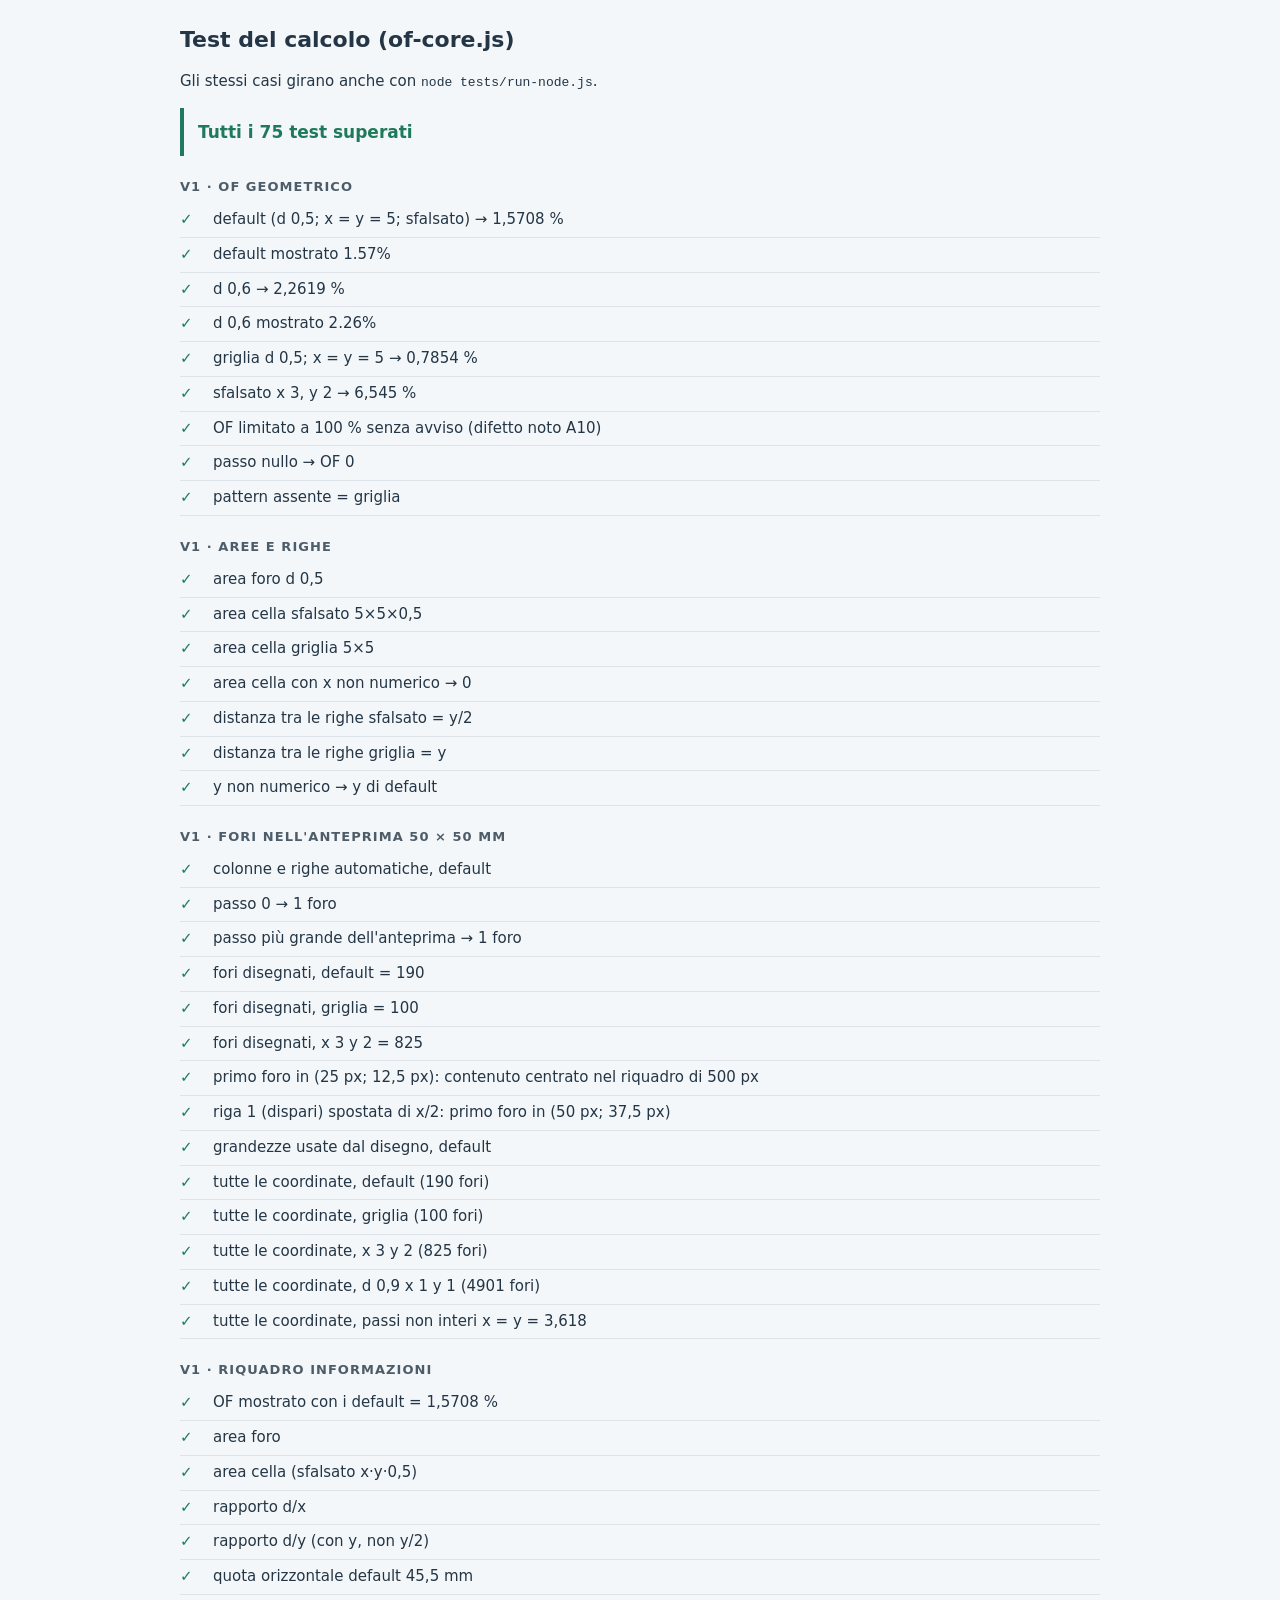
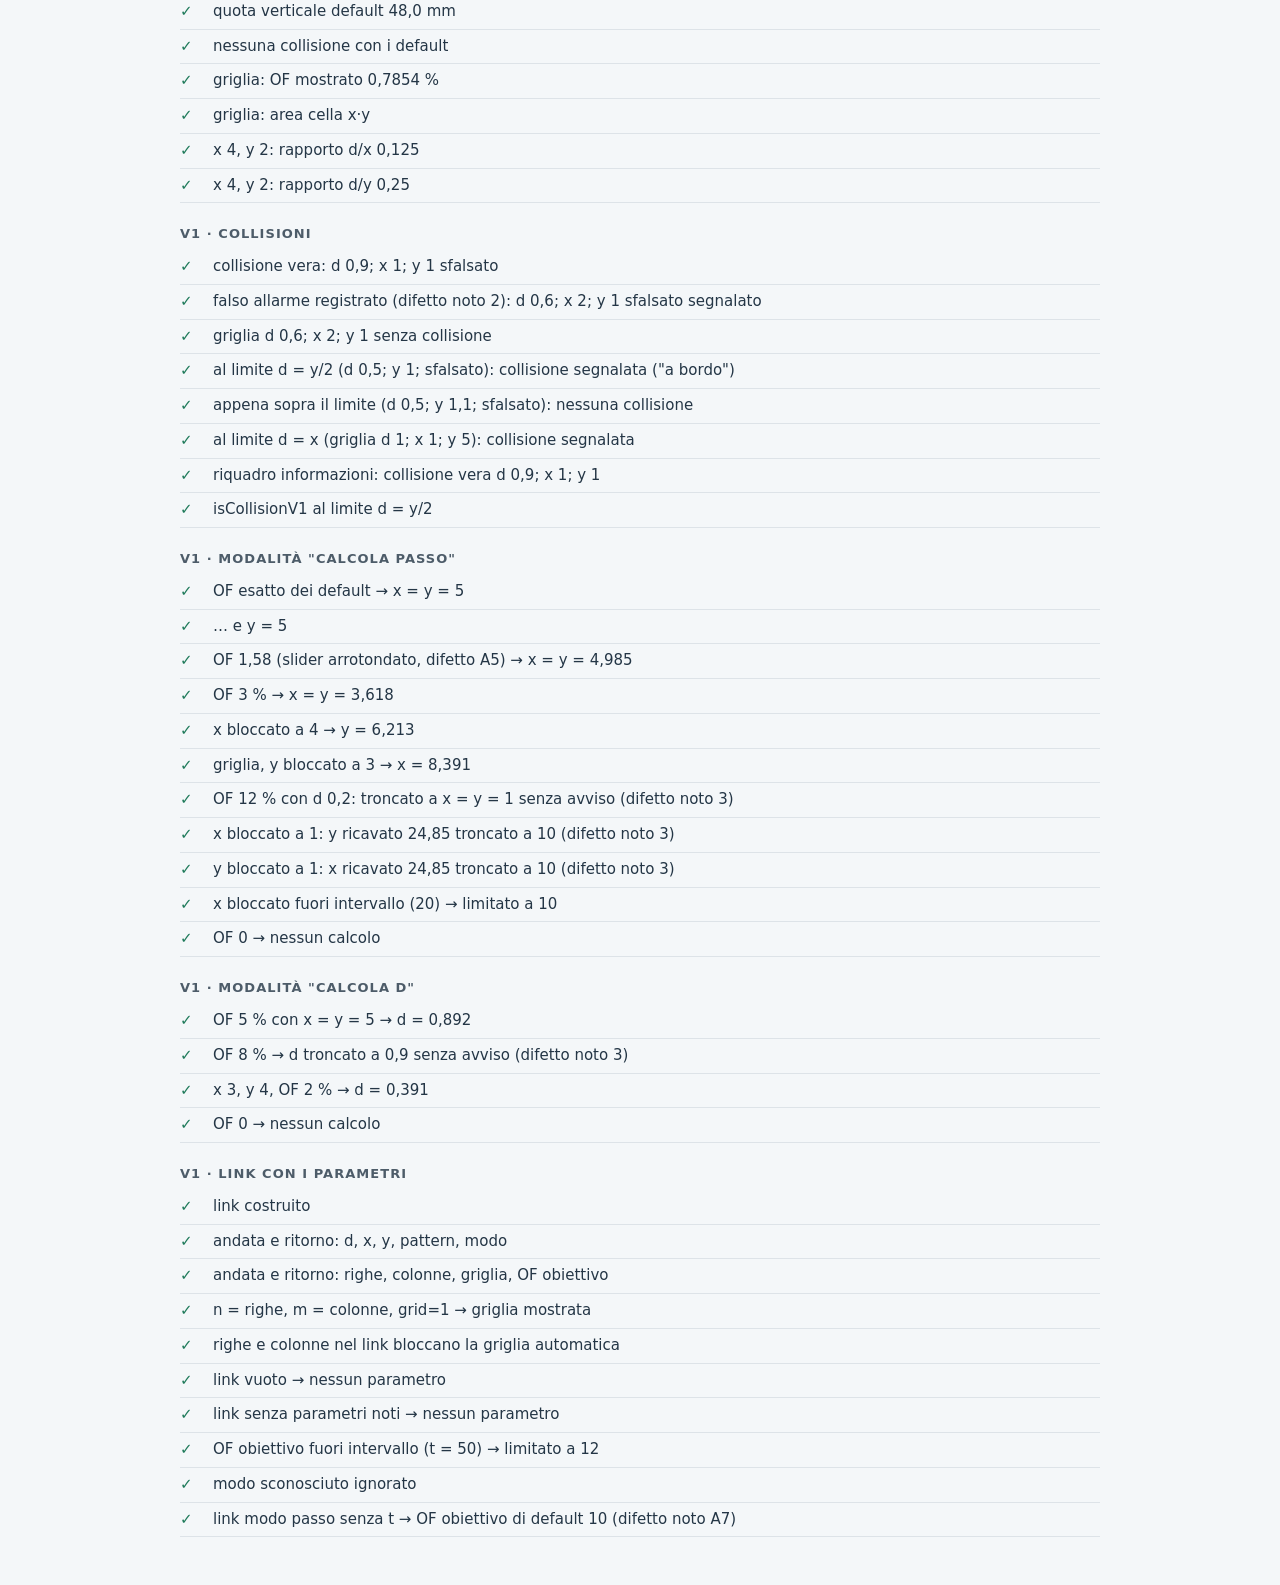
==== test.html @ cf88c5ec "v2.1 Fondamenta: calcolo separato in of-core.js, test e strumenti di verifica Nessun cambiamento vis" ====
<!DOCTYPE html>
<html lang="it">
<head>
  <meta charset="utf-8" />
  <meta name="viewport" content="width=device-width, initial-scale=1" />
  <title>Openness Factor — test del calcolo</title>
  <style>
    :root { color-scheme: light dark; --ok: #1e7a5a; --no: #b42318; --testo: #243646; --fondo: #f4f7f9; --riga: #dde3e8; }
    @media (prefers-color-scheme: dark) { :root { --ok: #6fd0a8; --no: #ff8a7a; --testo: #e8f0f4; --fondo: #12232e; --riga: #2c4250; } }
    body { margin: 0; padding: 24px 16px 48px; font: 15px/1.45 system-ui, -apple-system, "Segoe UI", Roboto, sans-serif; color: var(--testo); background: var(--fondo); }
    main { max-width: 920px; margin: 0 auto; }
    h1 { font-size: 22px; margin: 0 0 4px; }
    .sintesi { font-size: 17px; font-weight: 600; margin: 12px 0 20px; padding: 12px 14px; border-left: 4px solid currentColor; }
    .sintesi.ok { color: var(--ok); } .sintesi.no { color: var(--no); }
    h2 { font-size: 13px; text-transform: uppercase; letter-spacing: .08em; margin: 22px 0 6px; opacity: .8; }
    ul { list-style: none; margin: 0; padding: 0; }
    li { padding: 6px 0; border-bottom: 1px solid var(--riga); display: grid; grid-template-columns: 2.2em 1fr; }
    li .esito { font-weight: 700; } li.ok .esito { color: var(--ok); } li.no .esito { color: var(--no); }
    li .dettaglio { grid-column: 2; font-size: 13px; color: var(--no); white-space: pre-wrap; }
    code { font-size: 13px; }
  </style>
</head>
<body>
  <main>
    <h1>Test del calcolo (of-core.js)</h1>
    <p>Gli stessi casi girano anche con <code>node tests/run-node.js</code>.</p>
    <div id="sintesi" class="sintesi no" role="status">Esecuzione non avviata: se il messaggio resta, uno dei file dei test non si è caricato.</div>
    <div id="elenco"></div>
  </main>
  <script src="of-core.js"></script>
  <script src="tests/harness.js"></script>
  <script src="tests/casi.js"></script>
  <script>
    (function () {
      var sintesi = document.getElementById('sintesi');
      var elenco = document.getElementById('elenco');
      var mancanti = [];
      if (typeof OFCore === 'undefined') mancanti.push('of-core.js');
      if (typeof OFHarness === 'undefined') mancanti.push('tests/harness.js');
      if (typeof OFCasi === 'undefined') mancanti.push('tests/casi.js');
      if (mancanti.length) {
        sintesi.className = 'sintesi no';
        sintesi.textContent = 'File non caricati o con errori: ' + mancanti.join(', ') + '. Nessun test eseguito.';
        document.title = '✗ ' + document.title;
        return;
      }
      var t = OFHarness.crea();
      try {
        OFCasi.tutti(OFCore, t, typeof OFTesti !== 'undefined' ? OFTesti : null);
      } catch (err) {
        t.interrotto(err);
      }
      var gruppo = null;
      var ul = null;
      t.risultati.forEach(function (r) {
        if (r.gruppo !== gruppo) {
          gruppo = r.gruppo;
          var h = document.createElement('h2');
          h.textContent = gruppo;
          ul = document.createElement('ul');
          elenco.appendChild(h);
          elenco.appendChild(ul);
        }
        var li = document.createElement('li');
        li.className = r.ok ? 'ok' : 'no';
        var esito = document.createElement('span');
        esito.className = 'esito';
        esito.textContent = r.ok ? '✓' : '✗';
        var nome = document.createElement('span');
        nome.textContent = r.nome;
        li.appendChild(esito);
        li.appendChild(nome);
        if (!r.ok) {
          var det = document.createElement('span');
          det.className = 'dettaglio';
          det.textContent = r.dettaglio;
          li.appendChild(det);
        }
        ul.appendChild(li);
      });
      var s = OFHarness.riepilogo(t.risultati);
      sintesi.className = 'sintesi ' + (s.falliti ? 'no' : 'ok');
      sintesi.textContent = s.vuoto ? 'Nessun caso eseguito: i casi non sono stati caricati.'
        : s.falliti ? (s.totale - s.elencoFalliti.length) + '/' + s.totale + ' test superati — ' + s.falliti + ' FALLITI'
        : 'Tutti i ' + s.totale + ' test superati';
      document.title = (s.falliti ? '✗ ' : '✓ ') + document.title;
    })();
  </script>
</body>
</html>
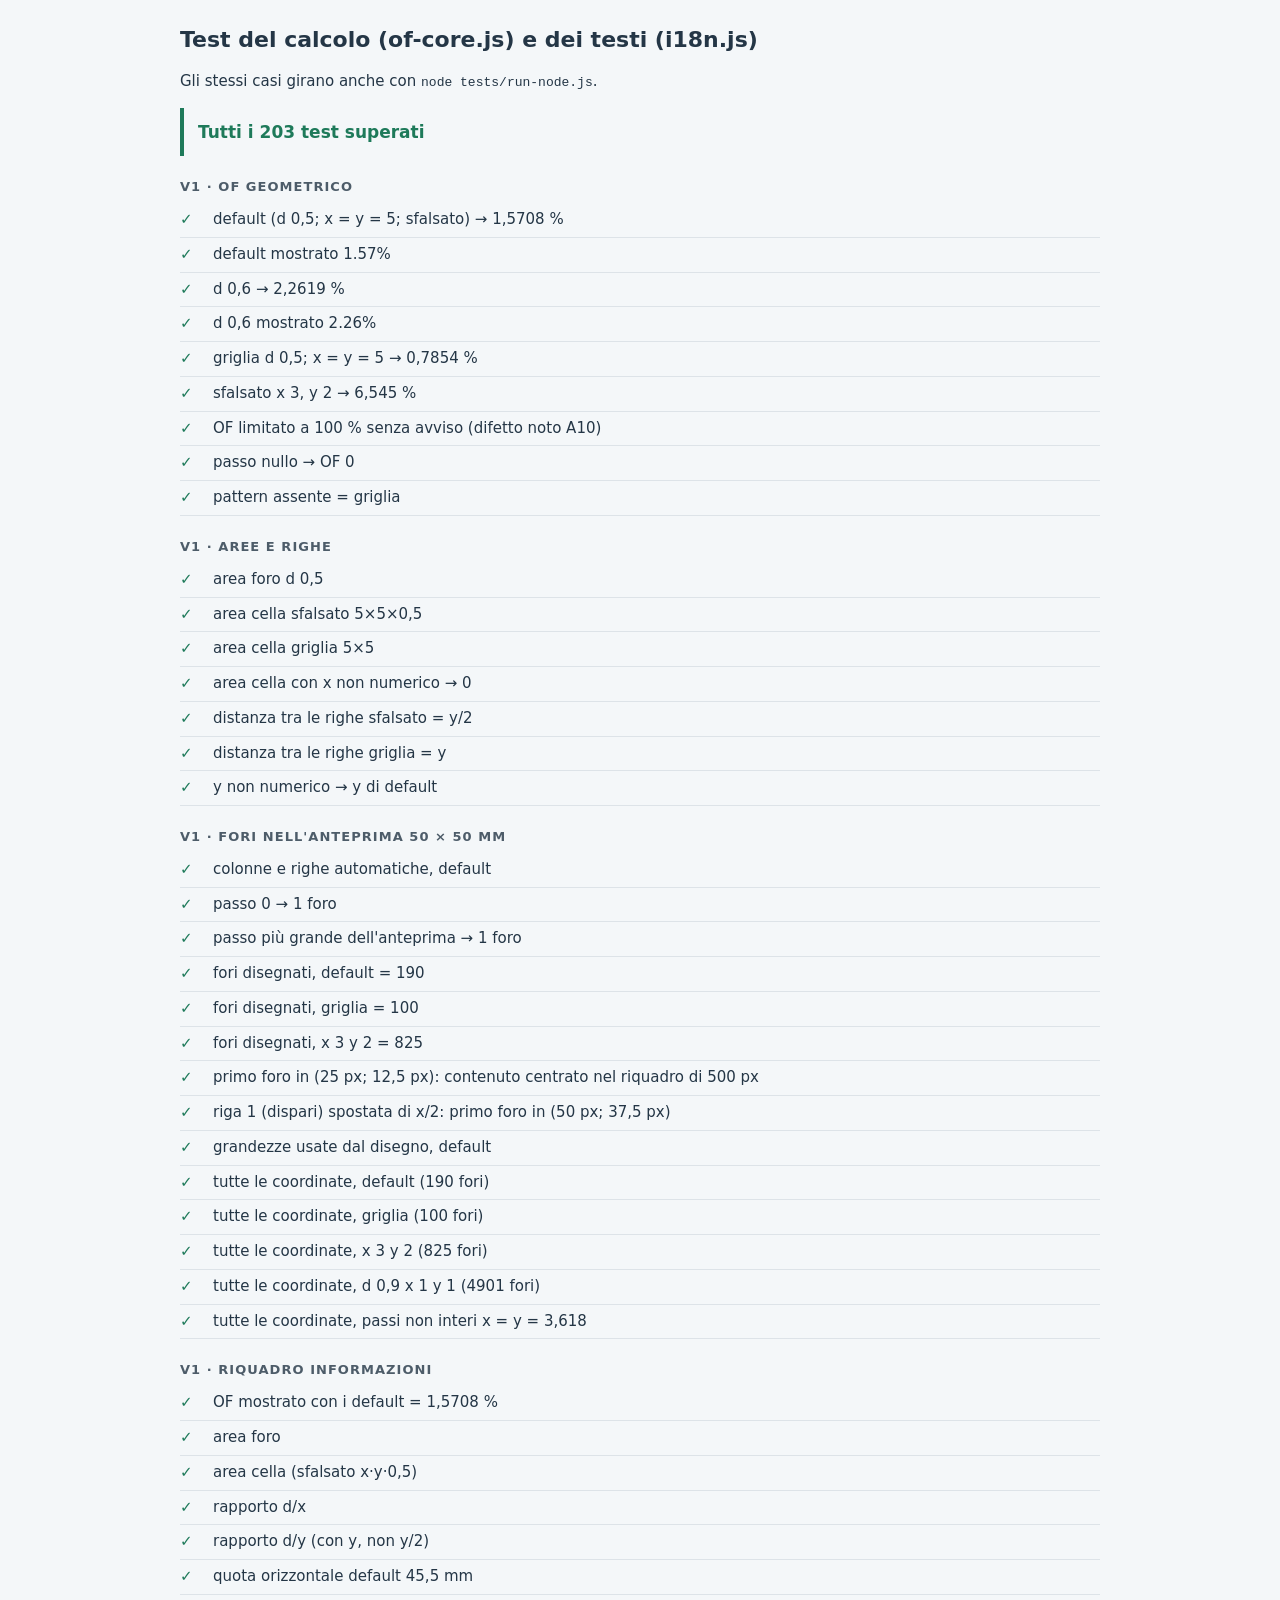
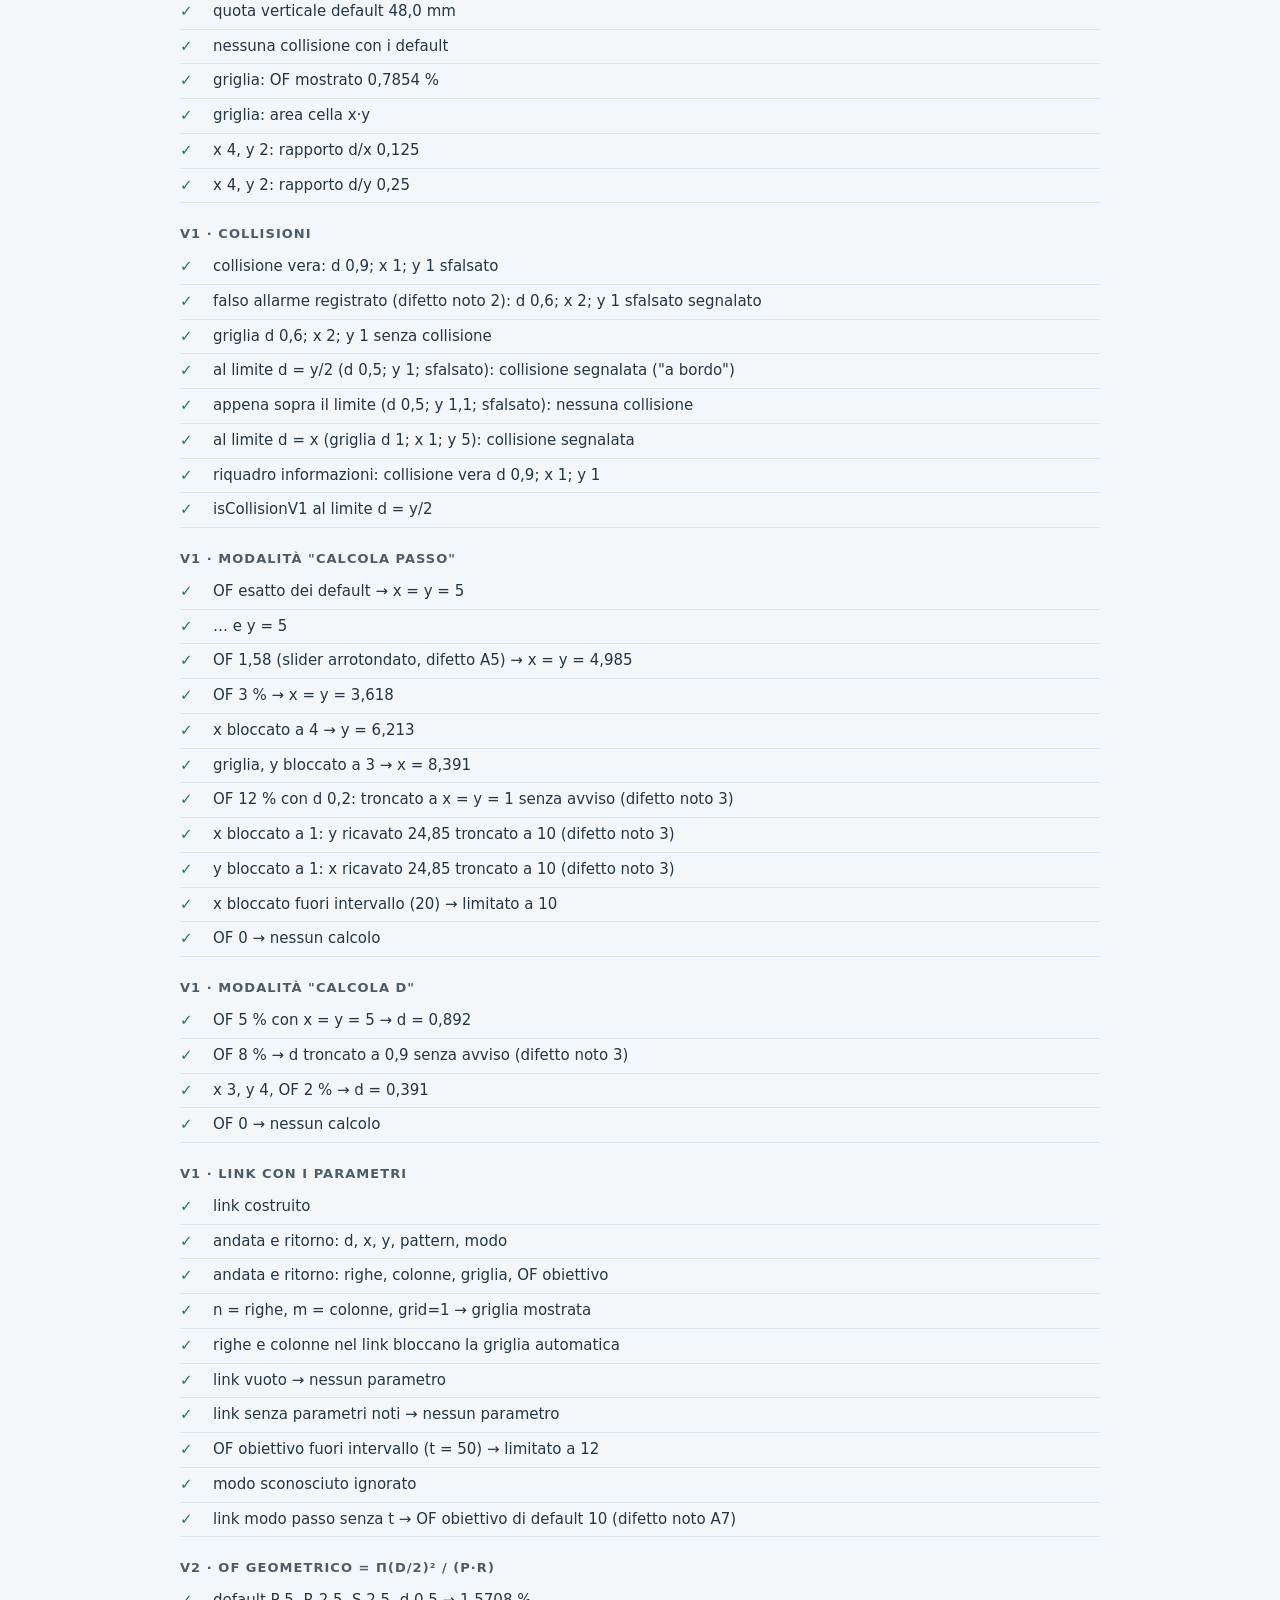
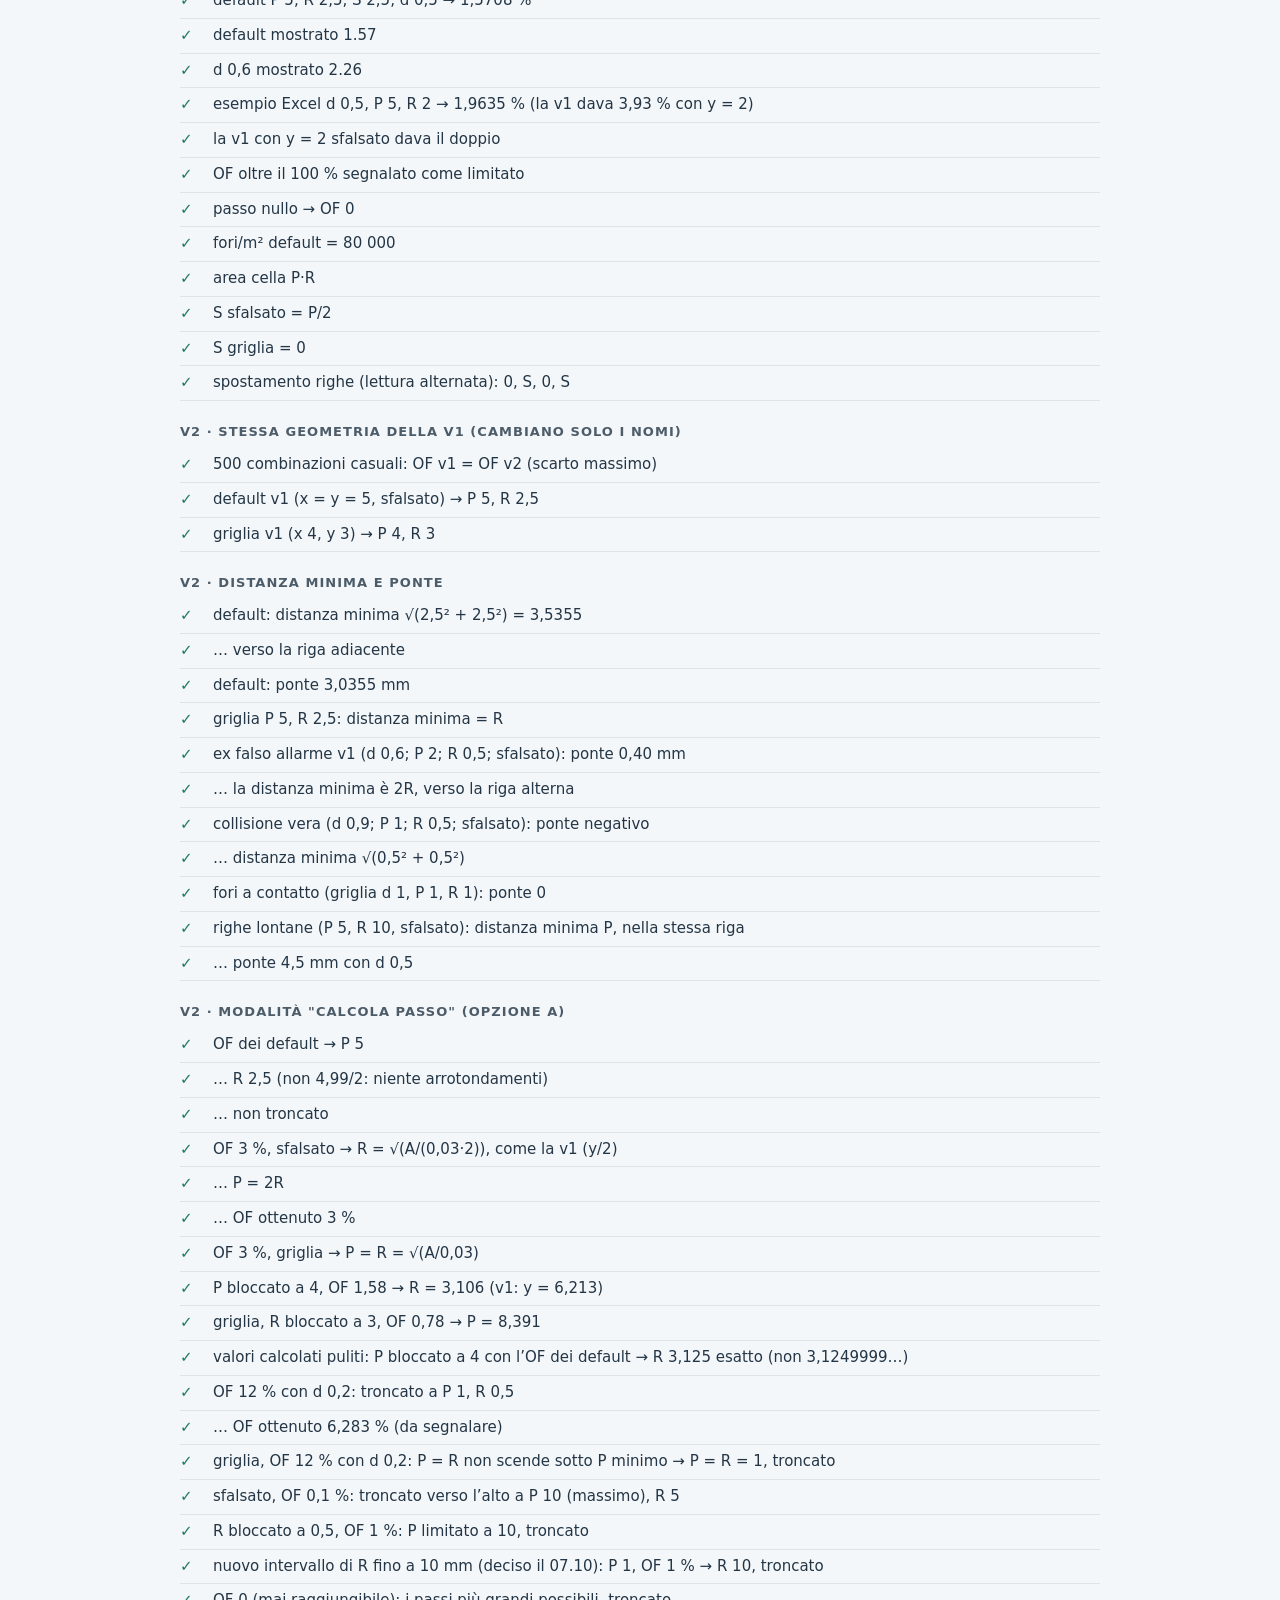
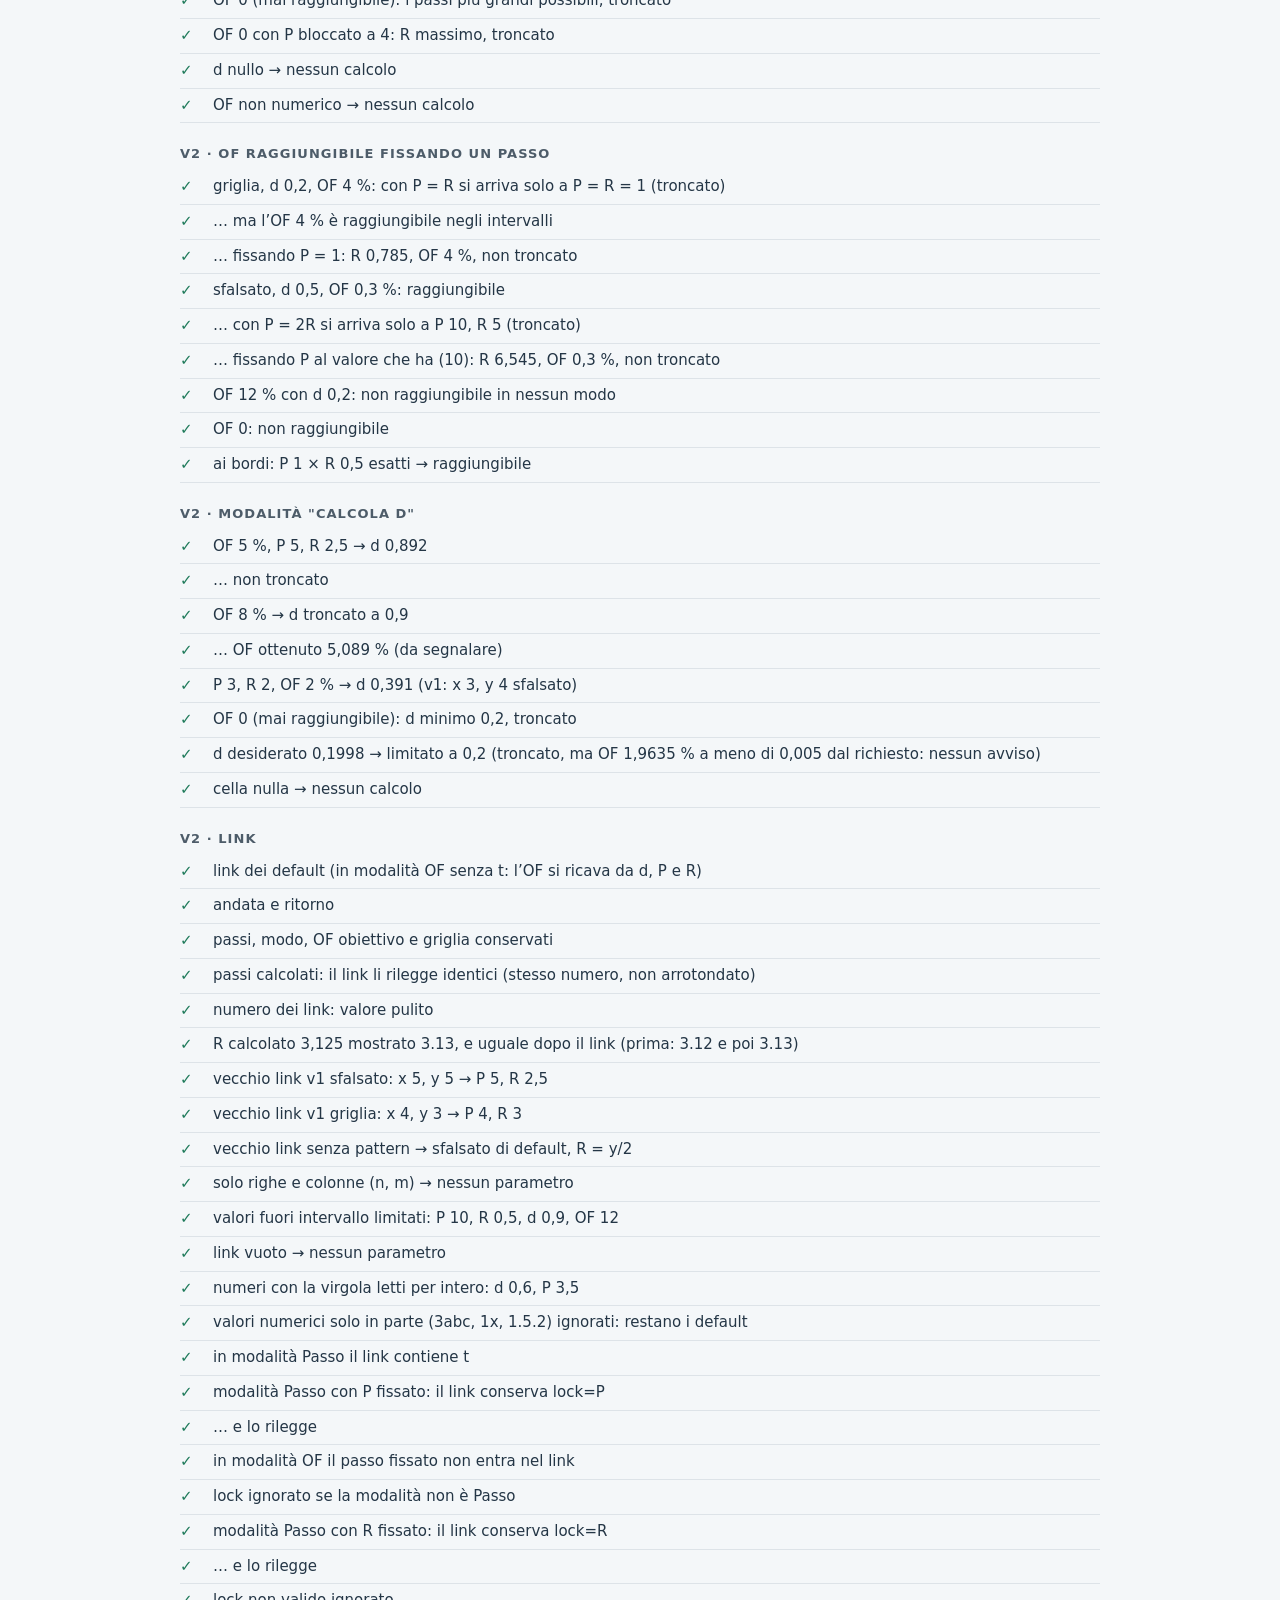
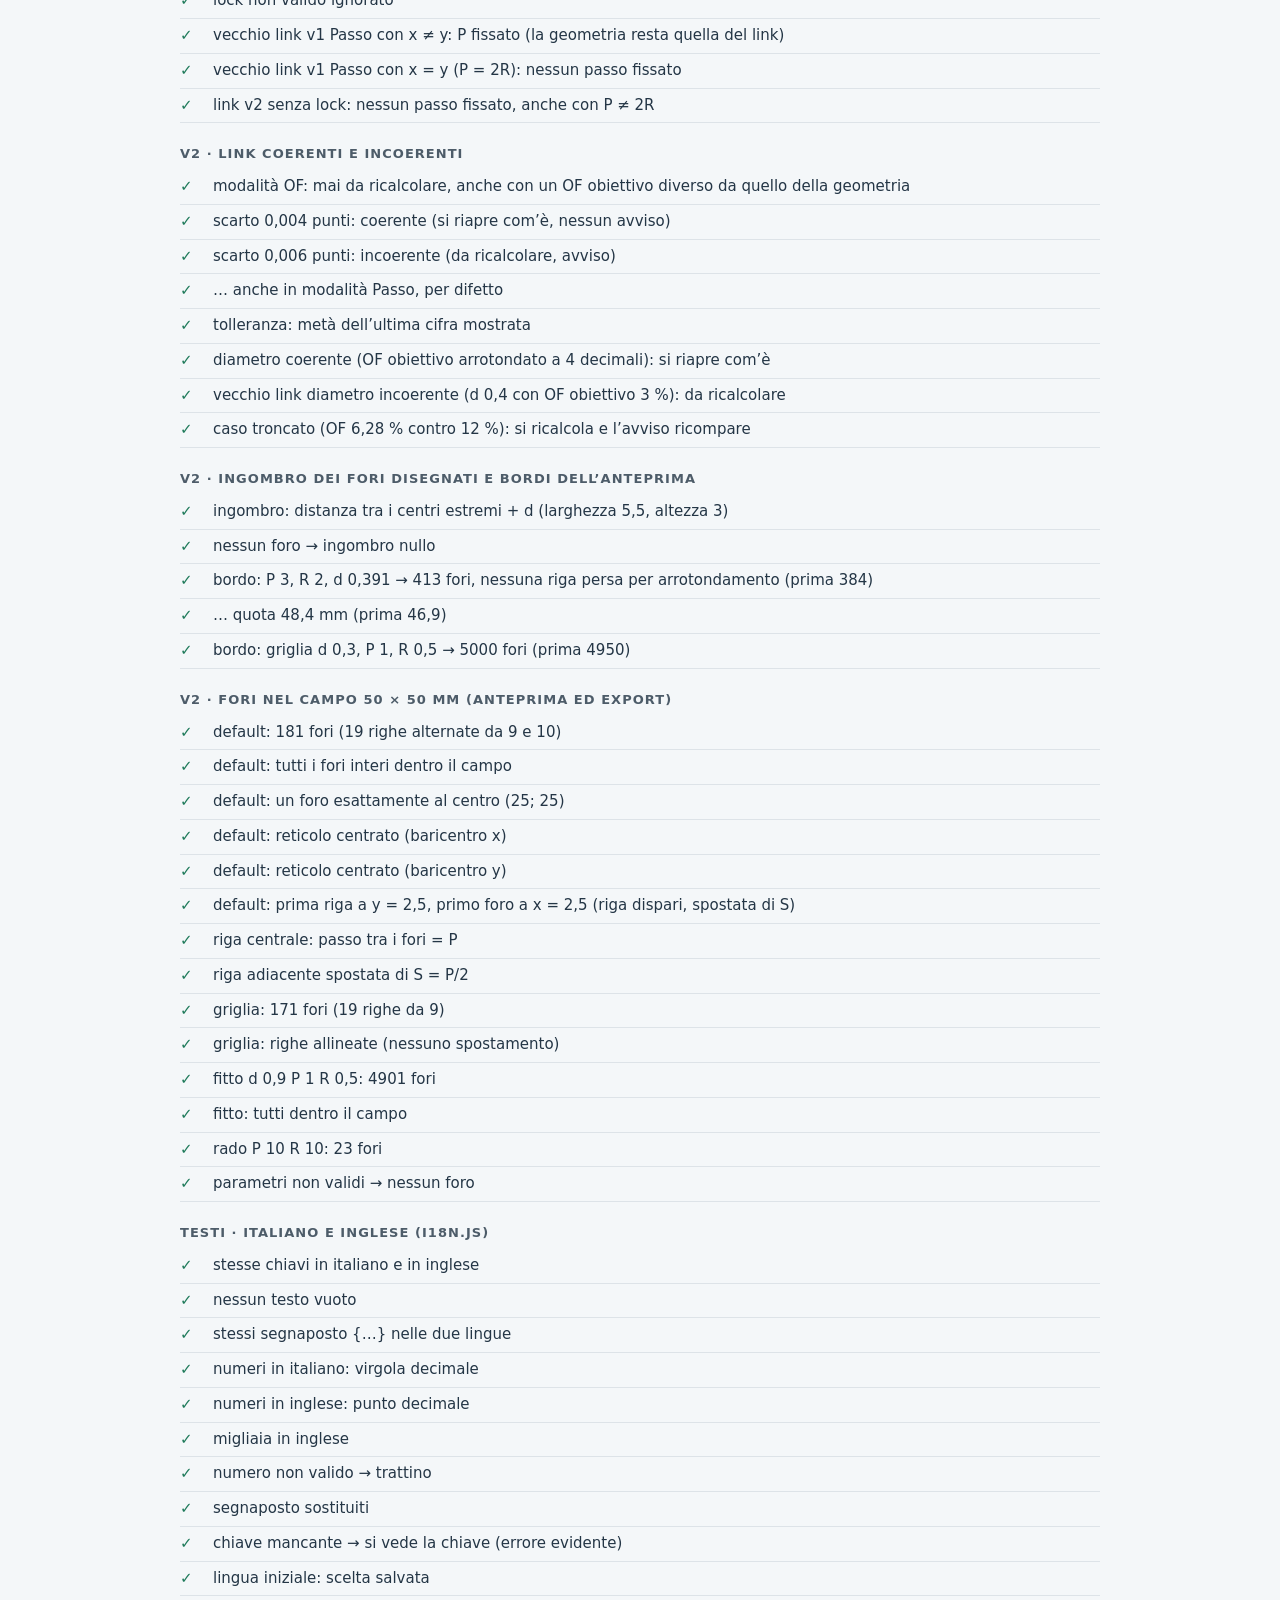
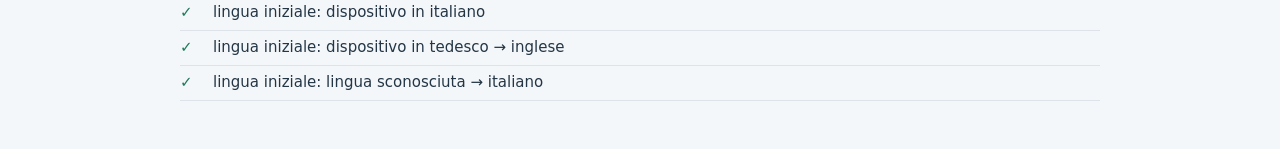
==== commit 1fcf52a9: "v2.3 Nuovo aspetto: stile Pellini, IT/EN, tema scuro, lente delle quote Interfaccia nuova secondo il" ====
--- a/test.html
+++ b/test.html
@@ -3,7 +3,7 @@
 <head>
   <meta charset="utf-8" />
   <meta name="viewport" content="width=device-width, initial-scale=1" />
-  <title>Openness Factor — test del calcolo</title>
+  <title>Openness Factor — test del calcolo e dei testi</title>
   <style>
     :root { color-scheme: light dark; --ok: #1e7a5a; --no: #b42318; --testo: #243646; --fondo: #f4f7f9; --riga: #dde3e8; }
     @media (prefers-color-scheme: dark) { :root { --ok: #6fd0a8; --no: #ff8a7a; --testo: #e8f0f4; --fondo: #12232e; --riga: #2c4250; } }
@@ -22,12 +22,13 @@
 </head>
 <body>
   <main>
-    <h1>Test del calcolo (of-core.js)</h1>
+    <h1>Test del calcolo (of-core.js) e dei testi (i18n.js)</h1>
     <p>Gli stessi casi girano anche con <code>node tests/run-node.js</code>.</p>
     <div id="sintesi" class="sintesi no" role="status">Esecuzione non avviata: se il messaggio resta, uno dei file dei test non si è caricato.</div>
     <div id="elenco"></div>
   </main>
   <script src="of-core.js"></script>
+  <script src="i18n.js"></script>
   <script src="tests/harness.js"></script>
   <script src="tests/casi.js"></script>
   <script>
@@ -36,6 +37,7 @@
       var elenco = document.getElementById('elenco');
       var mancanti = [];
       if (typeof OFCore === 'undefined') mancanti.push('of-core.js');
+      if (typeof OFTesti === 'undefined') mancanti.push('i18n.js');
       if (typeof OFHarness === 'undefined') mancanti.push('tests/harness.js');
       if (typeof OFCasi === 'undefined') mancanti.push('tests/casi.js');
       if (mancanti.length) {
